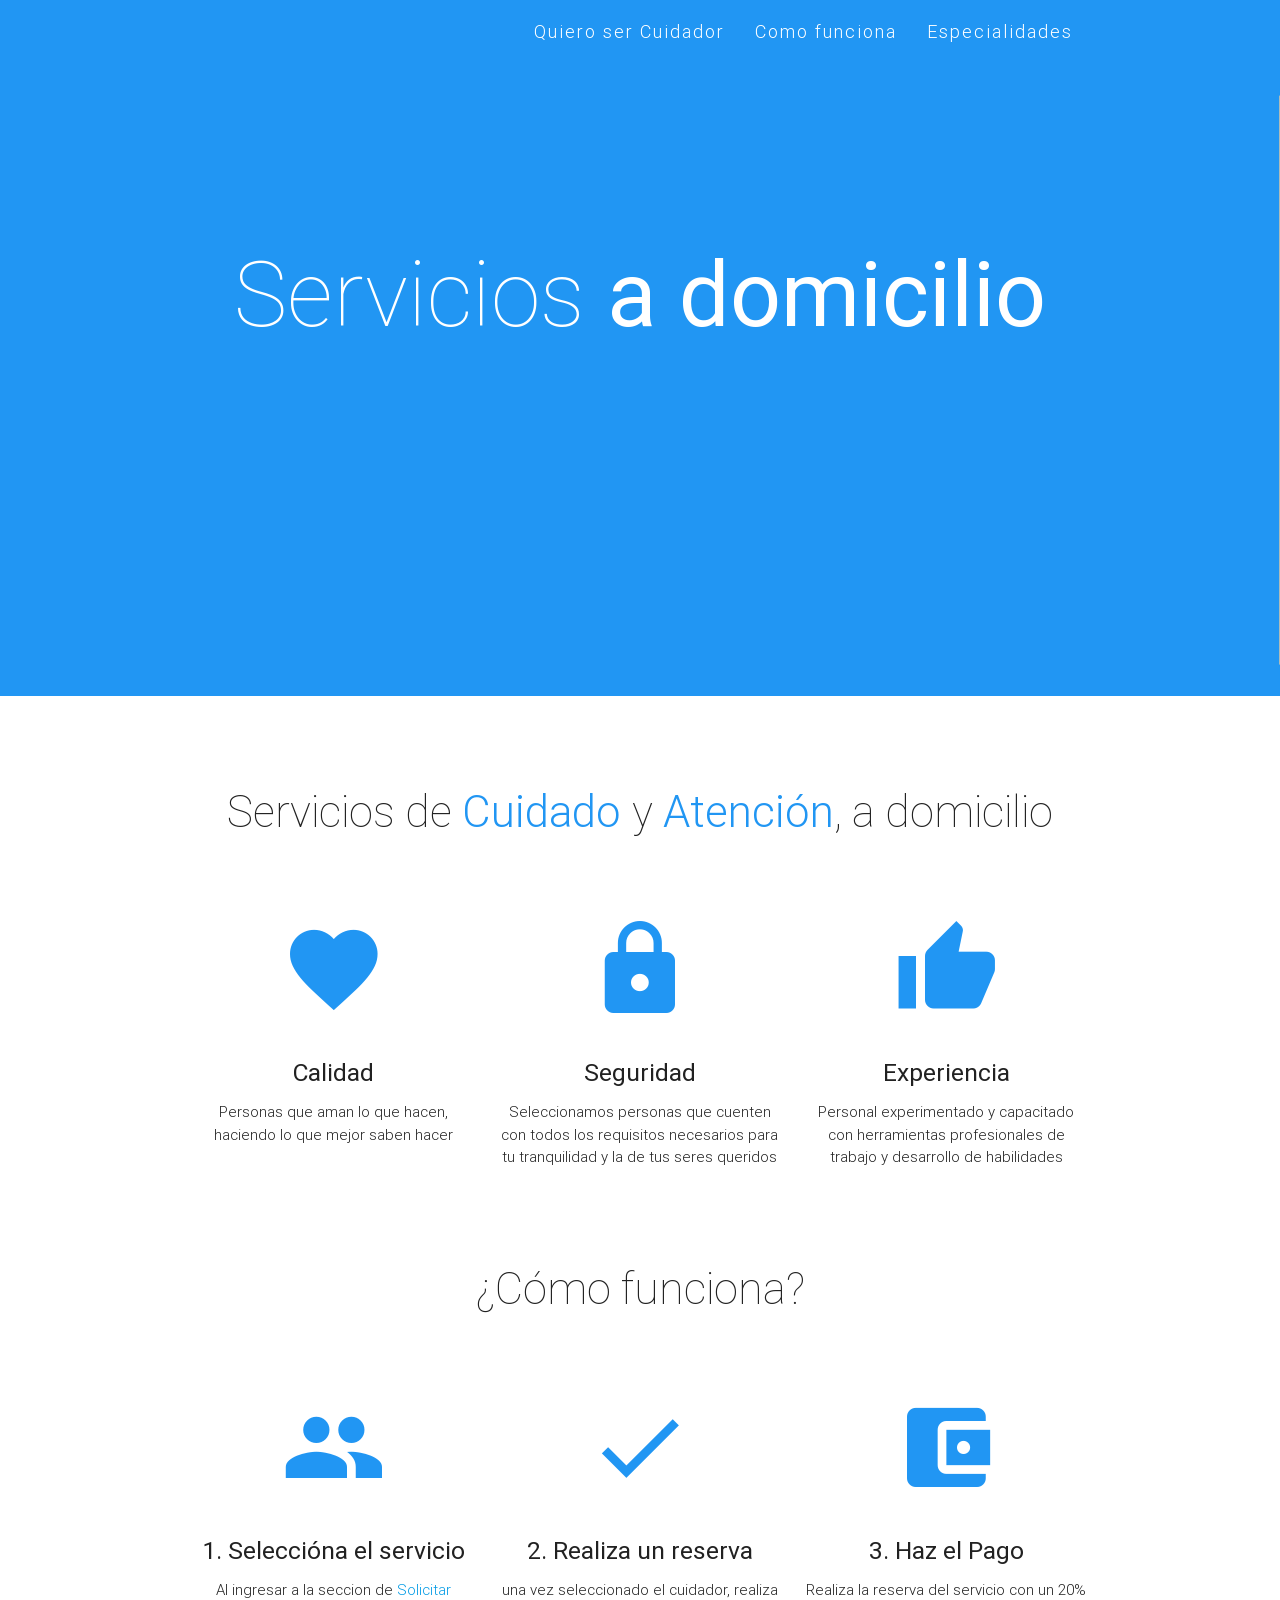
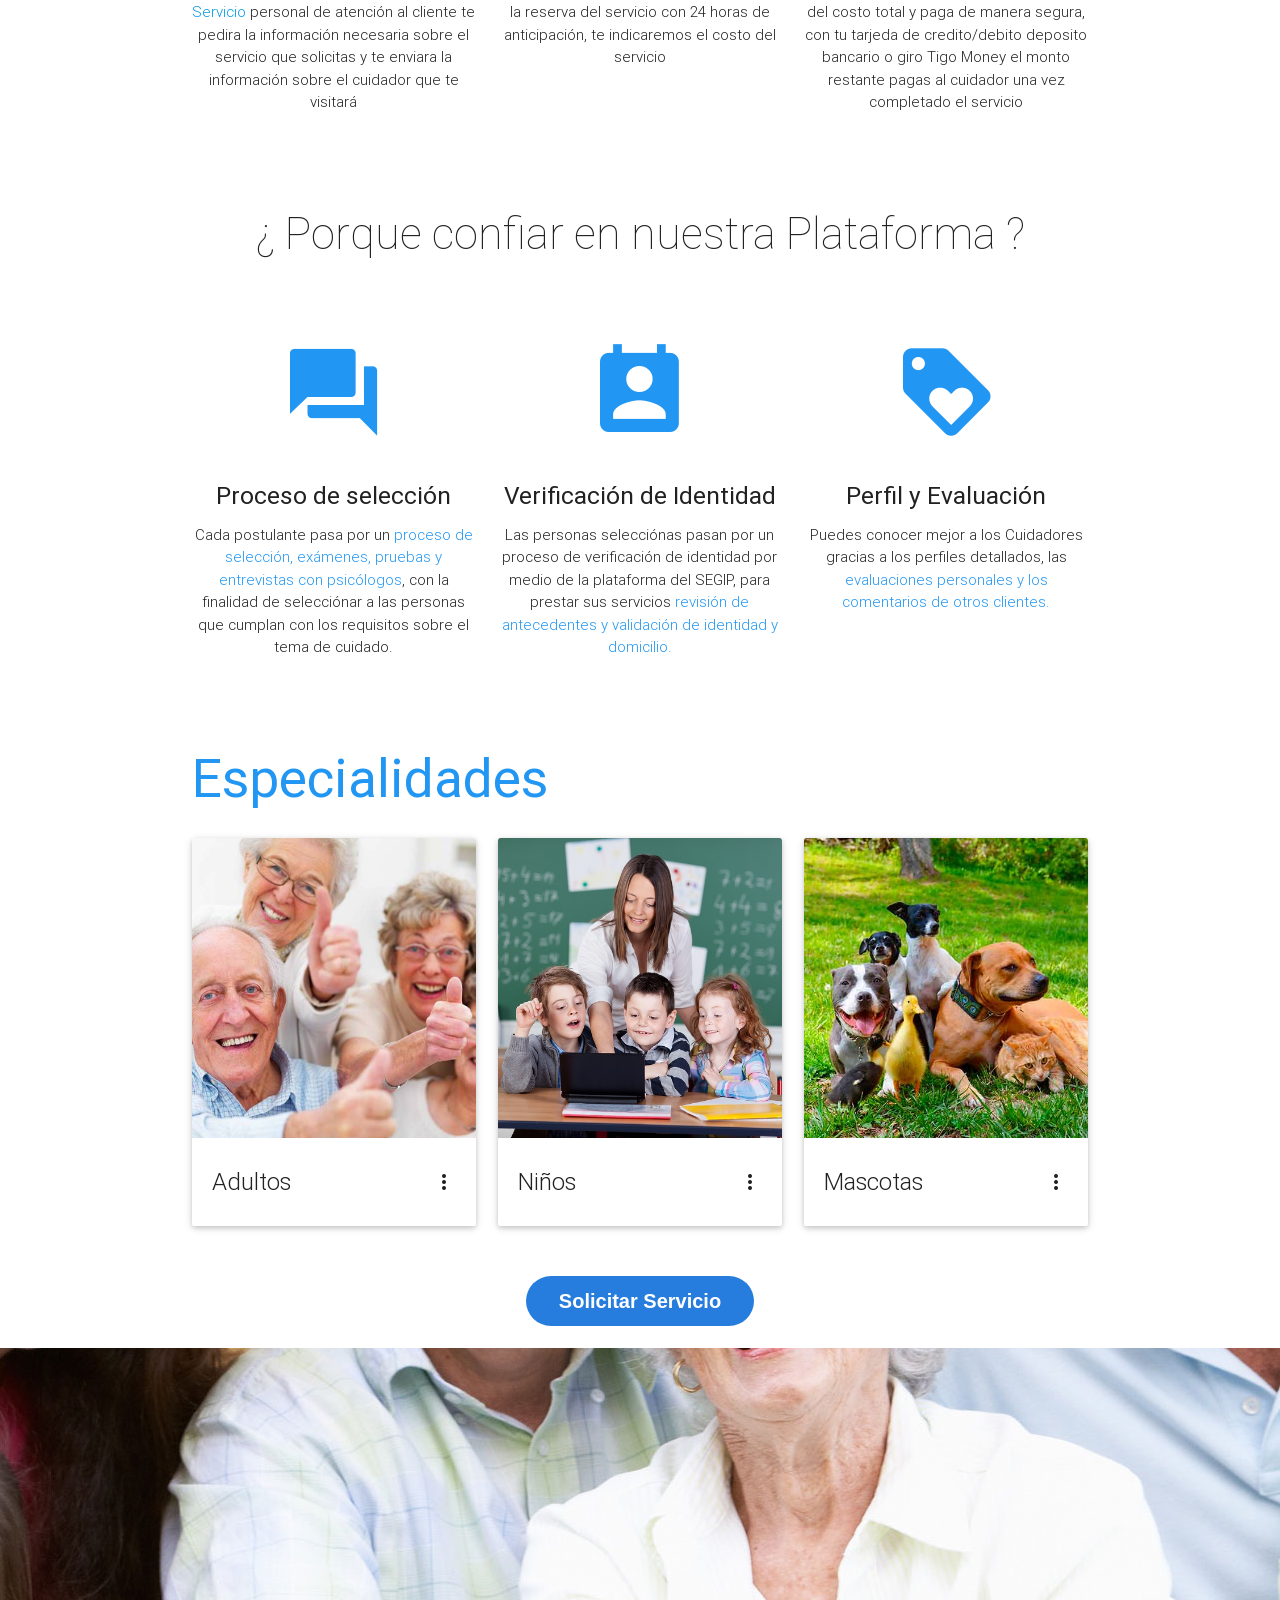
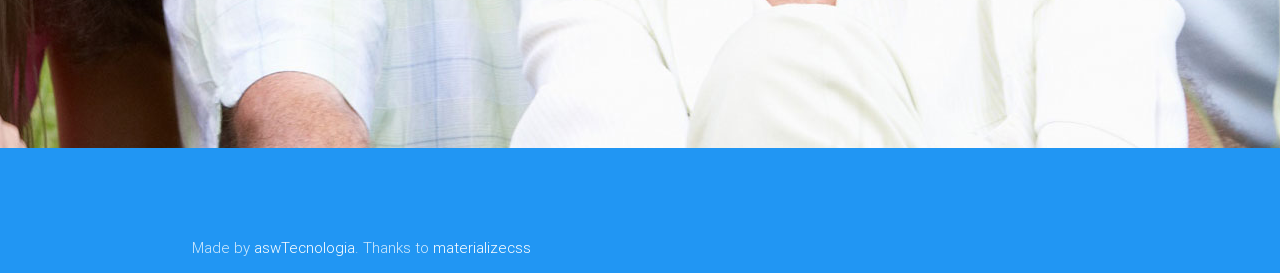
==== index.html @ d60b0e60 "Update index.html" ====
<DOCTYPE html>
<html>
<head>
<!-- Global Site Tag (gtag.js) - Google Analytics -->
<script async src="https://www.googletagmanager.com/gtag/js?id=UA-99219812-1"></script>
<script>
  window.dataLayer = window.dataLayer || [];
  function gtag(){dataLayer.push(arguments);}
  gtag('js', new Date());

  gtag('config', 'UA-99219812-1');
</script>

    <meta http-equiv="Content-Type" content="text/html; charset=UTF-8"/>
    <meta name="viewport" content="width=device-width, initial-scale=1, maximum-scale=1.0, user-scalable=no"/>
    <meta name="theme-color" content="#2196F3">
    <title>ASWTec</title>

    <!-- CSS  -->
    <link href="min/plugin-min.css" type="text/css" rel="stylesheet">
    <link href="min/custom-min.css" type="text/css" rel="stylesheet" >
</head>
<body id="top" class="scrollspy">

<!-- Pre Loader -->
<div id="loader-wrapper">
    <div id="loader"></div>
 
    <div class="loader-section section-left"></div>
    <div class="loader-section section-right"></div>
 
</div>

<!--Navigation-->
 <div class="navbar-fixed">
    <nav id="nav_f" class="default_color" role="navigation">
        <div class="container">
            <div class="nav-wrapper">

                <ul class="right hide-on-med-and-down">
					<li><a href="/formulario">Quiero ser Cuidador</a></li>
                    <li><a href="#func">Como funciona</a></li>
                    <li><a href="#serv">Especialidades</a></li>
                    <!--<li><a href="https://api.whatsapp.com/send?phone=59172565853&text=hola,%20solicito%20un%20servicio?">Solicitar Servicio por whatsapp >> </a></li>-->
                 <!--   <li><a href="/login" target="_blank">Iniciar Sesión</a></li>-->
	 <!--style="font-size:20px;padding:5px 5px;border-radius:150px;background-color:#189D0E;color:white;text-shadow:none;"-->

            <!--   <li><a href="https://m.me/aswservidigital">
<img class="icon icons8-Online-Support" width="40" height="40" src="[data-uri]"></a> </li>-->
                
                </ul>
                <ul id="nav-mobile" class="side-nav">
                     <!--<li><a href="/servicios">Servicios</a></li>-->
                    <li><a href="/formulario">Quiero ser Cuidador</a></li>
                    <li><a href="#func">Como funciona</a></li>
                    <li><a href="#serv">Especialidades</a></li>
                    <li><a href="https://api.whatsapp.com/send?phone=59172565853&text=hola,%20solicito%20un%20servicio?">Solicitar Servicio</a></li>
                    

                   <!-- <li><a href="/login" target="_blank">Iniciar Sesión</a></li>>-->
                </ul>
            <a href="#" data-activates="nav-mobile" class="button-collapse"><i class="mdi-navigation-menu"></i></a>
            </div>
        </div>
    </nav>
</div>

<!--Hero-->
<div class="section no-pad-bot" id="index-banner">
    <div class="container">
        
  <h1 class="text_h center header cd-headline letters type">
            <span>Servicios</span> 
            <span class="cd-words-wrapper waiting">
                <b class="is-visible">a domicilio</b>
                <b>de calidad</b>
                <b>seguros</b>
            </span>
        </h1>
       



            
        
    </div>
</div>

<!--Intro and service-->
<div id="intro" class="section scrollspy">
    <div class="container">
        <div class="row">
            <div  class="col s12">
              <p>  <h3 class="center header text_h2"> Servicios de  <span class="span_h2"> Cuidado  </span> y <span class="span_h2"> Atención</span>, a domicilio<h3></p>
            </div>

            <div  class="col s12 m4 l4">
                <div class="center promo promo-example">
                    <i class="mdi-action-favorite"></i>
                    <h5 class="promo-caption">Calidad</h5>
                    <p class="light center">Personas que aman lo que hacen, haciendo lo que mejor saben hacer</p>
                </div>
            </div>
            <div class="col s12 m4 l4">
                <div class="center promo promo-example">
                    <i class="mdi-action-lock"></i>
                    <h5 class="promo-caption">Seguridad</h5>
                    <p class="light center">Seleccionamos personas que cuenten con todos los requisitos necesarios para tu tranquilidad y la de tus seres queridos</p>
                </div>
            </div>
            <div class="col s12 m4 l4">
                <div class="center promo promo-example">
                    <i class="mdi-action-thumb-up"></i>
                    <h5 class="promo-caption">Experiencia</h5>
                    <p class="light center">Personal experimentado y capacitado con herramientas profesionales de trabajo y desarrollo de habilidades</p>
                </div>
            </div>
        </div>
    </div>
</div>
<div id="func" class="section scrollspy">
    <div class="container">
        <div class="row">
            <div  class="col s12">
              <p>  <h3 class="center header text_h2"> ¿Cómo funciona?</p>
            </div>

            <div  class="col s12 m4 l4">
                <div class="center promo promo-example">
                    <i class="mdi-social-people"></i>
                    <h5 class="promo-caption">1. Seleccióna el servicio </h5>
                    <p class="light center">Al ingresar a la seccion de <span class="span_h2"> <a href="https://api.whatsapp.com/send?phone=59172565853&text=hola,%20solicito%20un%20servicio?"> Solicitar Servicio </a></span> personal de atención al cliente te pedira la información necesaria sobre el servicio que solicitas y te enviara la información sobre el cuidador que te visitará</p>
                </div>
            </div>
            <div class="col s12 m4 l4">
                <div class="center promo promo-example">
                    <i class="mdi-navigation-check"></i>
                    <h5 class="promo-caption">2. Realiza un reserva</h5>
                    <p class="light center">una vez seleccionado el cuidador, realiza la reserva del servicio con 24 horas de anticipación, te indicaremos el costo del servicio</p>
                </div>
            </div>
            <div class="col s12 m4 l4">
                <div class="center promo promo-example">
                    <i class="mdi-action-account-balance-wallet"></i>
                    <h5 class="promo-caption">3. Haz el Pago</h5>
                    <p class="light center">Realiza la reserva del servicio con un 20% del costo total y paga de manera segura, con tu tarjeda de credito/debito deposito bancario o giro Tigo Money el monto restante pagas al cuidador una vez completado el servicio</p>
                </div>
            </div>
        </div>
    </div>
</div>
<div id="plat" class="section scrollspy">
    <div class="container">
        <div class="row">
            <div  class="col s12">
              <p>  <h3 class="center header text_h2"> ¿ Porque confiar en nuestra Plataforma ?</p>
            </div>

            <div  class="col s12 m4 l4">
                <div class="center promo promo-example">
                    <i class="mdi-action-question-answer"></i>
                    <h5 class="promo-caption">Proceso de selección </h5>
                    <p class="light center">Cada postulante pasa por un <span class="span_h2"> proceso de selección, exámenes, pruebas y entrevistas con psicólogos</span>, con la finalidad de selecciónar a las personas que cumplan con los requisitos sobre el tema de cuidado.</p>
                </div>
            </div>
            <div class="col s12 m4 l4">
                <div class="center promo promo-example">
                    <i class="mdi-action-perm-contact-cal"></i>
                    <h5 class="promo-caption">Verificación de Identidad</h5>
                    <p class="light center">Las personas selecciónas pasan por un proceso de verificación de identidad por medio de la plataforma del SEGIP, para prestar sus servicios <span class="span_h2"> revisión de antecedentes y validación de identidad y domicilio.</span></p>
                </div>
            </div>
            <div class="col s12 m4 l4">
                <div class="center promo promo-example">
                    <i class="mdi-action-loyalty "></i>
                    <h5 class="promo-caption">Perfil y Evaluación</h5>
                    <p class="light center">Puedes conocer mejor a los Cuidadores gracias a los perfiles detallados, las <span class="span_h2"> evaluaciones personales y los comentarios de otros clientes.</span></p>
                </div>
            </div>
        </div>
    </div>
</div>
<!--Work-->
<div class="section scrollspy" id="serv">
    <div class="container">
        <h2 class="header text_b">Especialidades</h2>
        <div class="row">
            <div class="col s12 m4 l4">
                <div class="card">
                    <div class="card-image waves-effect waves-block waves-light">
                        <img class="activator" src="img/project1.jpg" width="100" height="300">
                    </div>
                    <div class="card-content">
                        <span class="card-title activator grey-text text-darken-4">Adultos<i class="mdi-navigation-more-vert right"></i></span>

                    </div>
                    <div class="card-reveal">
                        <span class="card-title grey-text text-darken-4">Atención de Adultos Mayores <i class="mdi-navigation-close right"></i></span>
                        <p>Dale a esos seres queridos una atención de calidad, en papu nos esforzamos por contactar con personas calidas, amables y que disfruten ayudando a personas Mayores, organizando actividades de recreación, fisioterapias, manejo de herramientas tecnológicas, pero sobre todo cariño y comprension  </p>
                    </div>
                </div>
            </div>
                 
            <div class="col s12 m4 l4">
                <div class="card">
                    <div class="card-image waves-effect waves-block waves-light">
                        <img class="activator" src="img/project4.jpg" width="100" height="300">
                    </div>
                    <div class="card-content">
                        <span class="card-title activator grey-text text-darken-4">Niños <i class="mdi-navigation-more-vert right"></i></span>

                    </div>
                    <div class="card-reveal">
                        <span class="card-title grey-text text-darken-4">Cuidado de Niños <i class="mdi-navigation-close right"></i></span>
                        <p>En papu sabemos de la importancia de atender a los mas pequeños del hogar, es por eso que selecciónamos a MUJERES con vocación de cuidado amor y paciencia, mujeres capacitadas en tratar niños, que conocen sobre primeros auxilios, trato con niños en casos en los que presenten alguna patología, utilizan herramientas ludicas a demas que son certificadas por la plataforma para tu seguridad. </p>
                    </div>
                </div>
            </div>
             <div class="col s12 m4 l4">
                <div class="card">
                    <div class="card-image waves-effect waves-block waves-light">
                        <img class="activator" src="img/project6.jpeg" width="100" height="300">
                    </div>
                    <div class="card-content">
                        <span class="card-title activator grey-text text-darken-4">Mascotas <i class="mdi-navigation-more-vert right"></i></span>

                    </div>
                    <div class="card-reveal">
                        <span class="card-title grey-text text-darken-4">Cuidado de Mascotas <i class="mdi-navigation-close right"></i></span>
                        <p>Muchos les llaman nuestros segundos hijos, son eso animalitos que nos alegran el día, dales una atención de calidad cuando tu no estes, o cuando no puedas atenderlos, contacta con personas, amantes de los animales y que ademas conozcan como tratar atenderlos y cuidar de ellos. </p>
                    </div>
                </div>
            </div>
        </div>
    </div>
</div>
<div align="center"><a class="typeform-share button" href="https://aswtwech.typeform.com/to/tnuqyi" data-mode="drawer_right" style="display:inline-block;text-decoration:none;background-color:#267DDD;color:white;cursor:pointer;font-family:Helvetica,Arial,sans-serif;font-size:20px;line-height:50px;text-align:center;margin:0;height:50px;padding:0px 33px;border-radius:25px;max-width:100%;white-space:nowrap;overflow:hidden;text-overflow:ellipsis;font-weight:bold;-webkit-font-smoothing:antialiased;-moz-osx-font-smoothing:grayscale;" data-hide-footer=true target="_blank">Solicitar Servicio </a> <script> (function() { var qs,js,q,s,d=document, gi=d.getElementById, ce=d.createElement, gt=d.getElementsByTagName, id="typef_orm_share", b="https://embed.typeform.com/"; if(!gi.call(d,id)){ js=ce.call(d,"script"); js.id=id; js.src=b+"embed.js"; q=gt.call(d,"script")[0]; q.parentNode.insertBefore(js,q) } })() </script></div>
<!--Parallax-->
<br>
<div class="parallax-container">
    <div class="parallax"><img src="img/parallax1.png"></div>
</div>

<!--Team
<div class="section scrollspy" id="team">
    <div class="container">
        <h2 class="header text_b"> Información </h2>
        <div class="row">
                     <div class="col s12 m4">
                <div class="card card-avatar">
                    <div class="waves-effect waves-block waves-light">
                       <a href="https://api.whatsapp.com/send?phone=59172565853" > <img class="activator" src="https://lh6.ggpht.com/mp86vbELnqLi2FzvhiKdPX31_oiTRLNyeK8x4IIrbF5eD1D5RdnVwjQP0hwMNR_JdA=w300" width="100" height="100"></a>
                    </div>
                    <div class="card-content">
                        <span class="card-title activator grey-text text-darken-4">Whatsapp<br/>
                            
                        </span>
                       
                    </div>
                </div>
            </div>
          
            
        </div>
    </div>
</div>-->

<!--Footer-->
<footer id="contact" class="page-footer default_color scrollspy">
    <div class="container">  
        <div class="row">
            <div class="col l4 s4">
                <form class="col s4" action="/formulario" method="get">
                    <div class="row">
                        <!-- <div class="col offset-s5 s4">               
                            <button class="btn waves-effect waves-light red darken-1" type="submit">Registrarse
                                <i class="mdi-content-send right white-text"></i>
                            </button>
                        </div>-->
                    </div>
                </form>
            </div>
          
           
        </div>
    </div>
    <div class="footer-copyright default_color">
        <div class="container">
            Made by <a class="white-text" href="www.aswtecnologia.com">aswTecnologia</a>. Thanks to <a class="white-text" href="http://materializecss.com/">materializecss</a>
        </div>
    </div>
</footer>


    <!--  Scripts-->
    <script src="min/plugin-min.js"></script>
    <script src="min/custom-min.js"></script>

    </body>
</html>
---- min/custom-min.css ----
.default_color{background-color:#2196F3 !important}.default_color_text{color:#2196F3 !important}.icon-block{padding:0
15px}#intro,#work,#team{padding-top:4rem}#index-banner{min-height:632px;max-height:864px;position:relative;background-color:#2196F3}#nav_f{box-shadow:none !important;-webkit-box-shadow:none !important}.text_h{padding:15% 0;font-size:6.0em;font-weight:100;color:white}.brand-logo{position:absolute;color:#fff;display:inline-block;font-size:2.1rem;font-style:normal;font-weight:100;padding:0;letter-spacing:7px}.text_h2{font-weight:100;margin-bottom:4%;line-height:4.5rem}.span_h2{font-weight:300;color:#2196F3}.text_b{color:#2196F3}.in{font-weight:400 !important;font-style:normal !important}.promo
i{color:#2196F3;font-size:7rem;display:block}.card-content
a{color:#2196F3}.card-content a:hover{color:#2196F3}#work,#team{background:rgb(247,247,247)}.text_pink{color:#EF9A9A}nav ul
a{font-size:1.2rem;color:#FFF;letter-spacing:2px;display:block;font-weight:300;padding:0px
15px}.cd-headline.type .cd-words-wrapper{vertical-align:top;overflow:hidden}.cd-headline.type .cd-words-wrapper::after{content:'';position:absolute;right:0;top:50%;bottom:auto;-webkit-transform:translateY(-50%);-moz-transform:translateY(-50%);-ms-transform:translateY(-50%);-o-transform:translateY(-50%);transform:translateY(-50%);height:90%;width:1px;background-color:#aebcb9}.cd-headline.type .cd-words-wrapper.waiting::after{-webkit-animation:cd-pulse 1s infinite;-moz-animation:cd-pulse 1s infinite;animation:cd-pulse 1s infinite}.cd-headline.type .cd-words-wrapper.selected{background-color:#FFF}.cd-headline.type .cd-words-wrapper.selected::after{visibility:hidden}.cd-headline.type .cd-words-wrapper.selected
b{color:#2196F3}.cd-headline.type
b{visibility:hidden}.cd-headline.type b.is-visible{visibility:visible}.cd-headline.type
i{position:absolute;visibility:hidden}.cd-headline.type
i.in{position:relative;visibility:visible}@-webkit-keyframes cd-pulse{0%{-webkit-transform:translateY(-50%) scale(1);opacity:1}40%{-webkit-transform:translateY(-50%) scale(0.9);opacity:0}100%{-webkit-transform:translateY(-50%) scale(0);opacity:0}}@-moz-keyframes cd-pulse{0%{-moz-transform:translateY(-50%) scale(1);opacity:1}40%{-moz-transform:translateY(-50%) scale(0.9);opacity:0}100%{-moz-transform:translateY(-50%) scale(0);opacity:0}}@keyframes cd-pulse{0%{-webkit-transform:translateY(-50%) scale(1);-moz-transform:translateY(-50%) scale(1);-ms-transform:translateY(-50%) scale(1);-o-transform:translateY(-50%) scale(1);transform:translateY(-50%) scale(1);opacity:1}40%{-webkit-transform:translateY(-50%) scale(0.9);-moz-transform:translateY(-50%) scale(0.9);-ms-transform:translateY(-50%) scale(0.9);-o-transform:translateY(-50%) scale(0.9);transform:translateY(-50%) scale(0.9);opacity:0}100%{-webkit-transform:translateY(-50%) scale(0);-moz-transform:translateY(-50%) scale(0);-ms-transform:translateY(-50%) scale(0);-o-transform:translateY(-50%) scale(0);transform:translateY(-50%) scale(0);opacity:0}}#preloader{position:fixed;top:0;left:0;right:0;bottom:0;background-color:#fff;z-index:1200}#status{width:200px;height:200px;position:absolute;left:50%;top:50%;background-image:url(/img/status.gif);background-repeat:no-repeat;background-position:center;margin:-100px 0 0 -100px}@media only screen and (max-width: 480px){.text_h{padding:4% 0;font-size:5em;font-weight:100;color:white}}input,textarea{border-bottom:1px solid #fff}nav a.button-collapse{left:-25px}.card-avatar .waves-effect{text-align:center;margin-top:20px}.card-avatar
img{height:150px;width:150px;border-radius:75px}.card-avatar .card-content{text-align:center}.card .card-content
p{margin:15px
0px}.card-avatar .card-content
i{font-size:1.5rem}.card-avatar .card-content .card-title{line-height:30px !important}.parallax-container{max-height:400px}footer.page-footer{margin-top:0px !important}
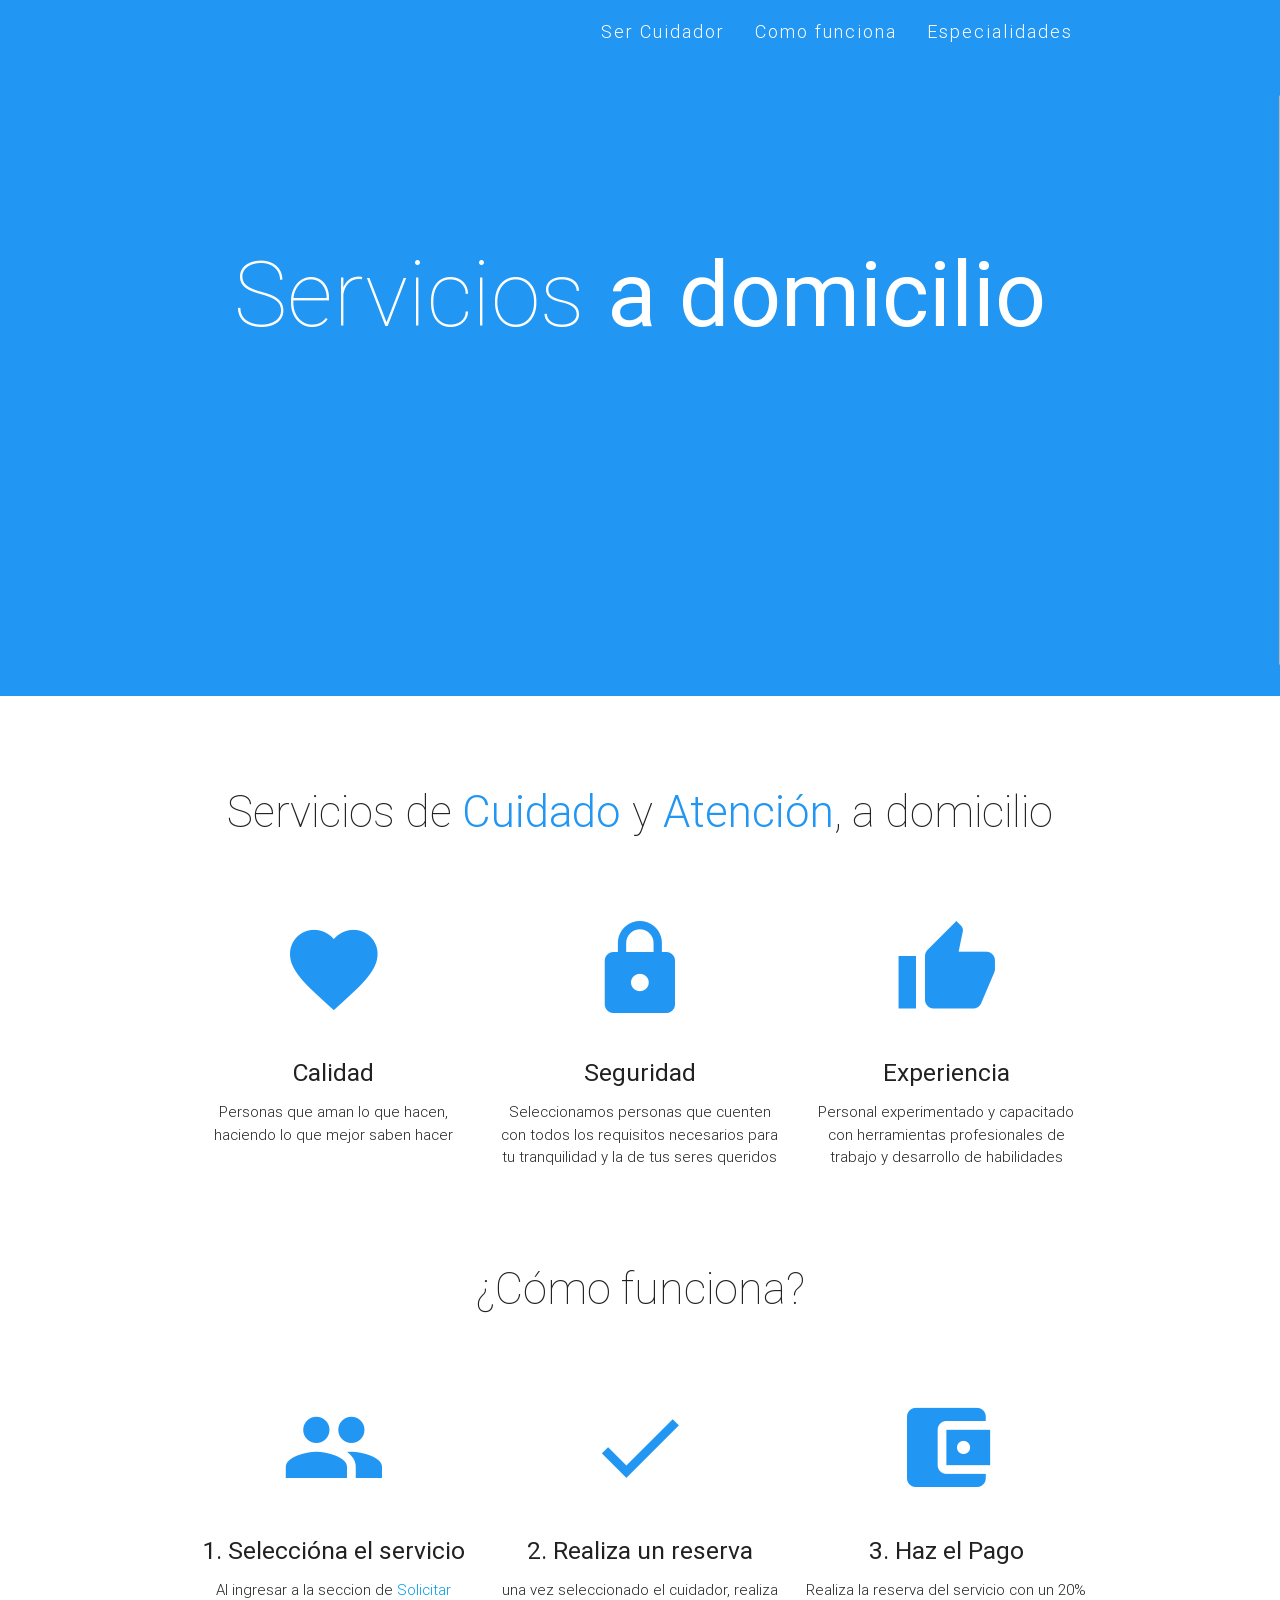
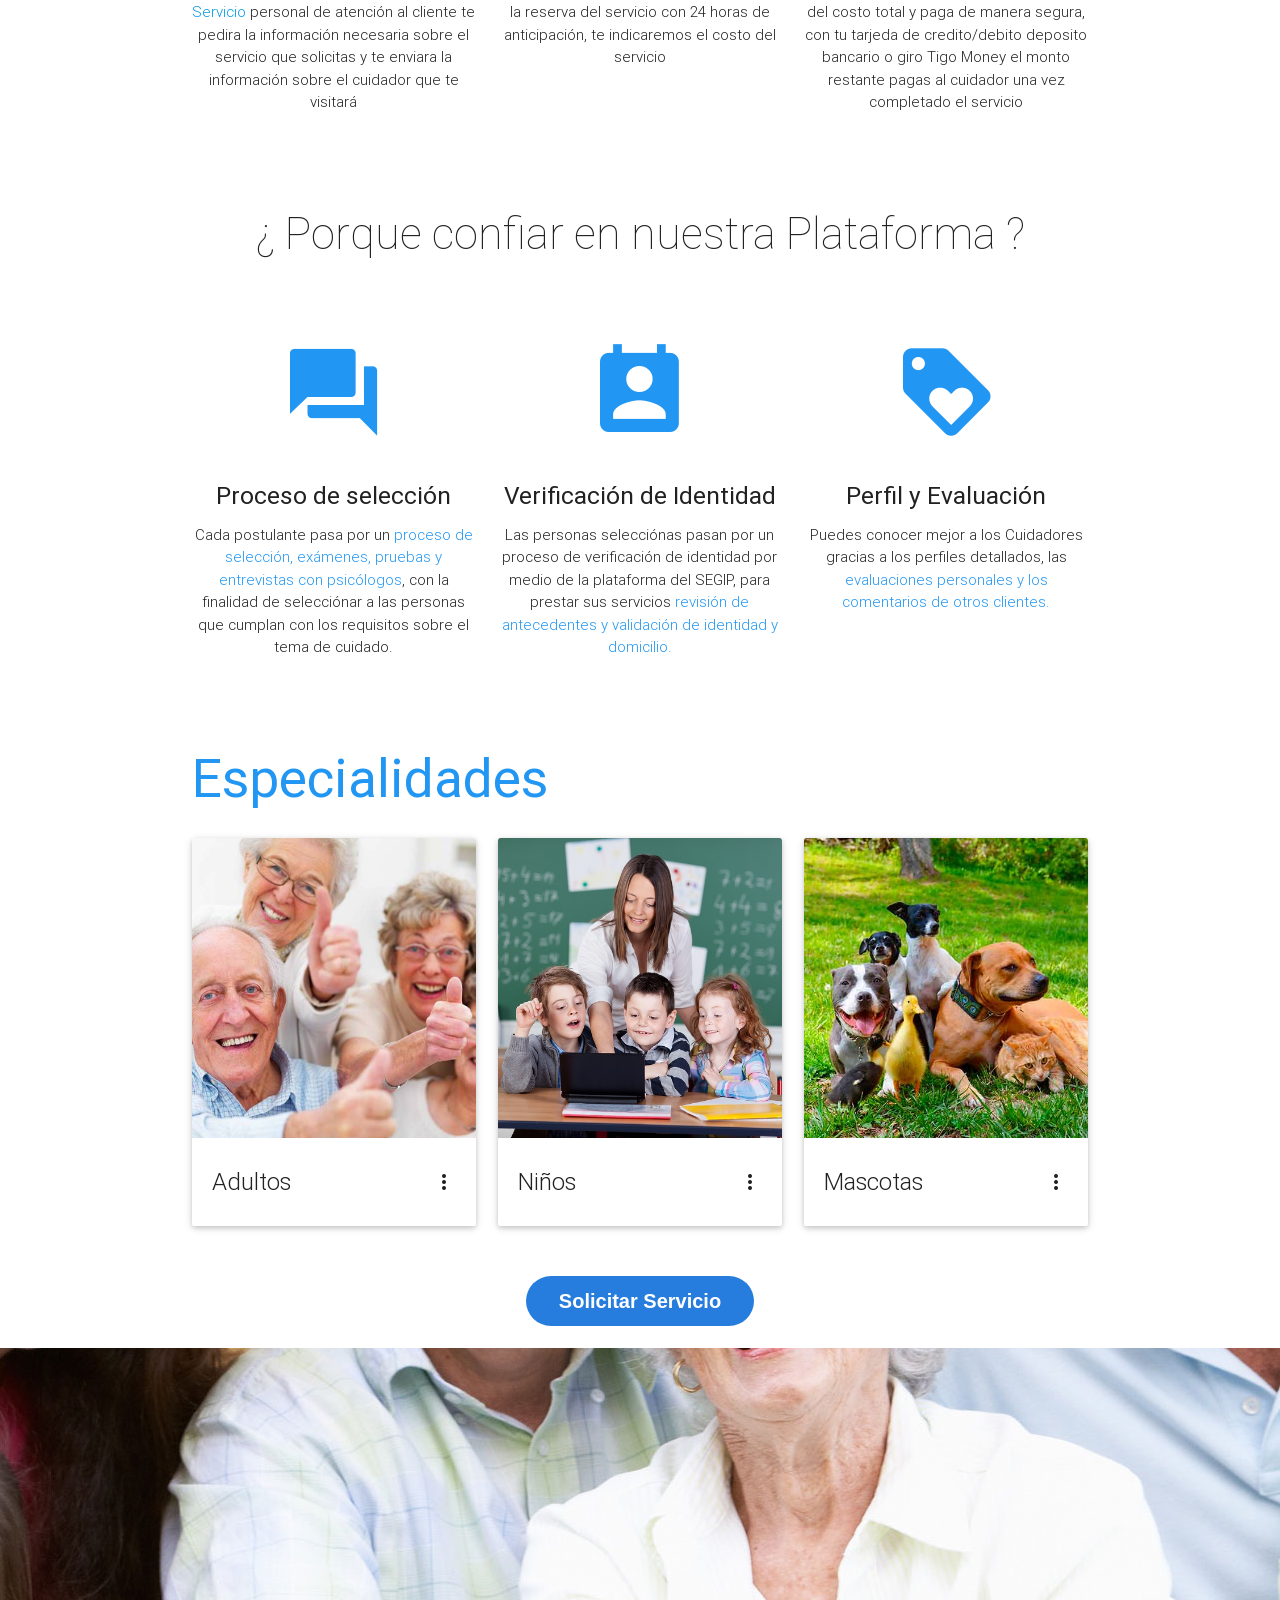
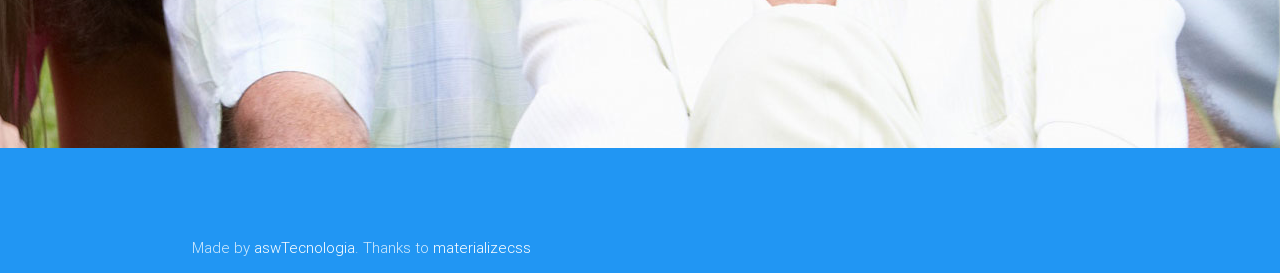
==== commit 36e976a1: "Update index.html" ====
--- a/index.html
+++ b/index.html
@@ -38,7 +38,7 @@
             <div class="nav-wrapper">
 
                 <ul class="right hide-on-med-and-down">
-					<li><a href="/formulario">Quiero ser Cuidador</a></li>
+					<li><a href="/formulario">Ser Cuidador</a></li>
                     <li><a href="#func">Como funciona</a></li>
                     <li><a href="#serv">Especialidades</a></li>
                     <!--<li><a href="https://api.whatsapp.com/send?phone=59172565853&text=hola,%20solicito%20un%20servicio?">Solicitar Servicio por whatsapp >> </a></li>-->
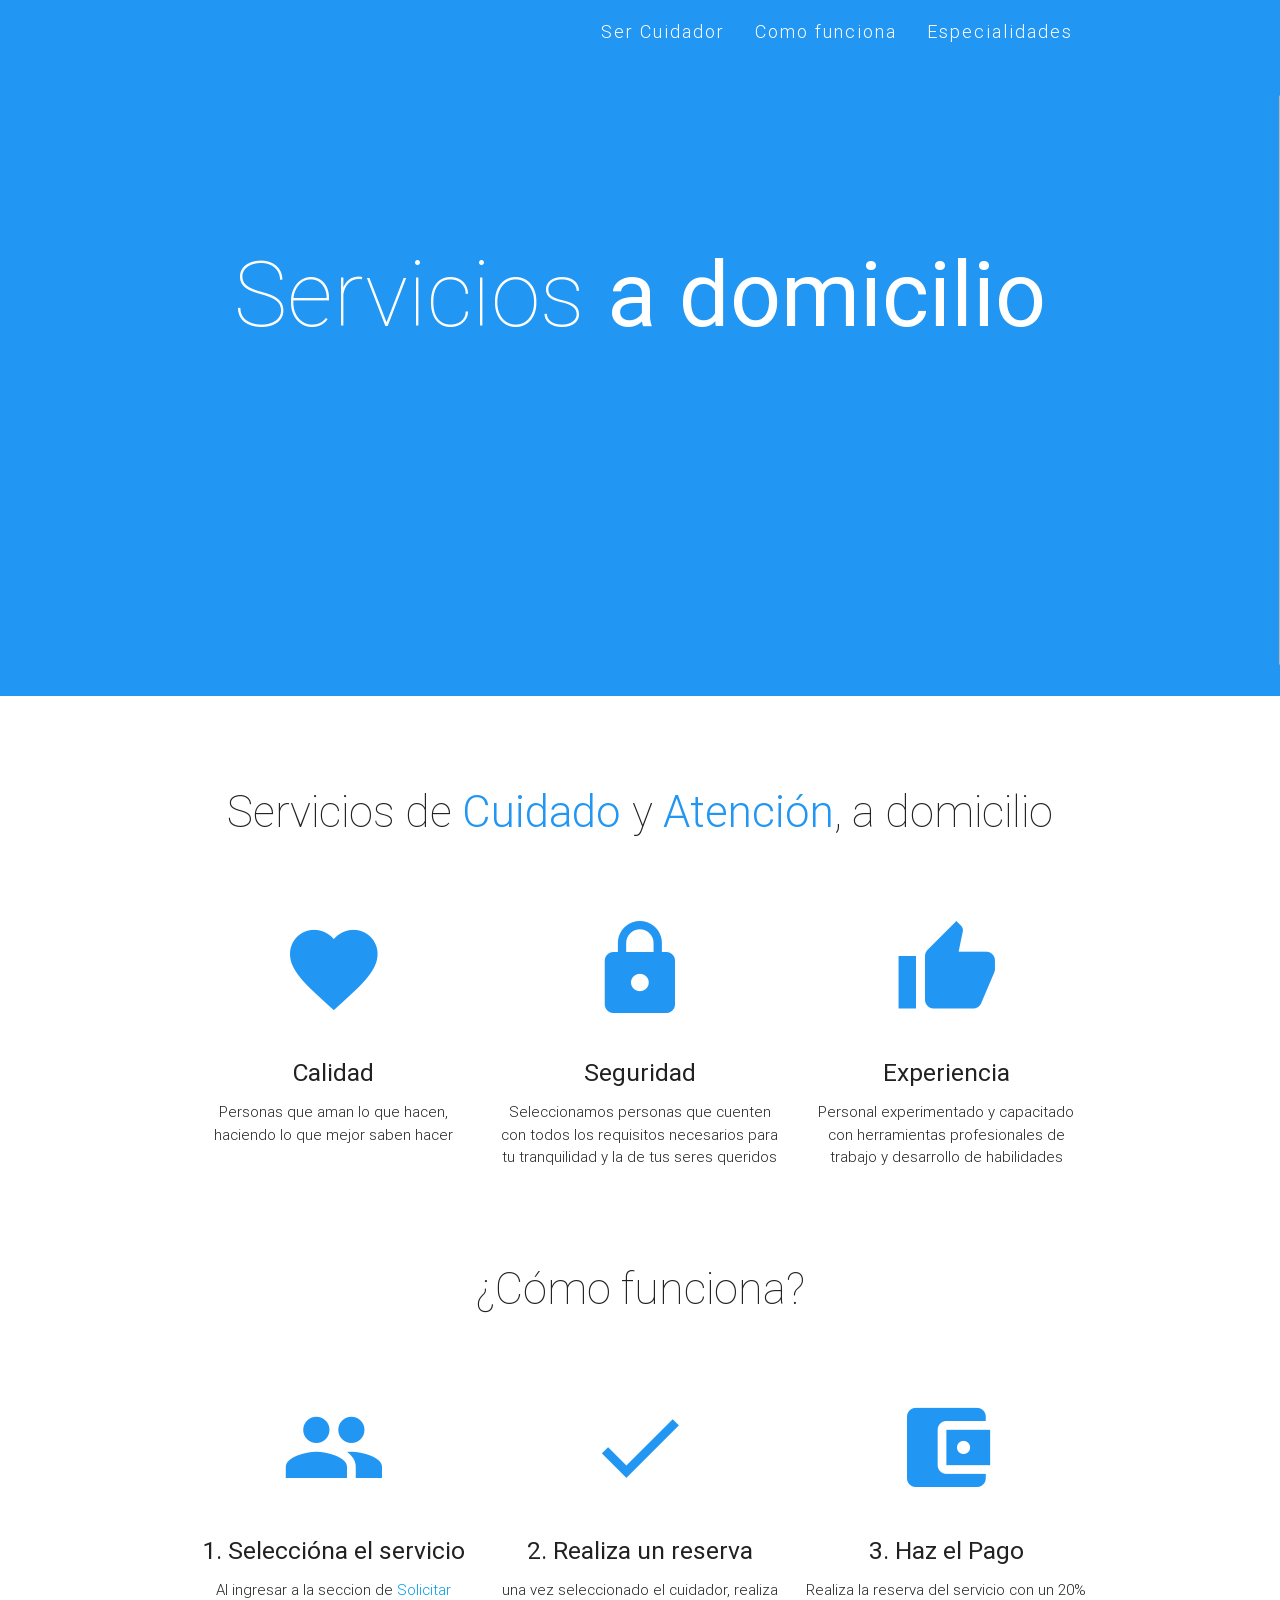
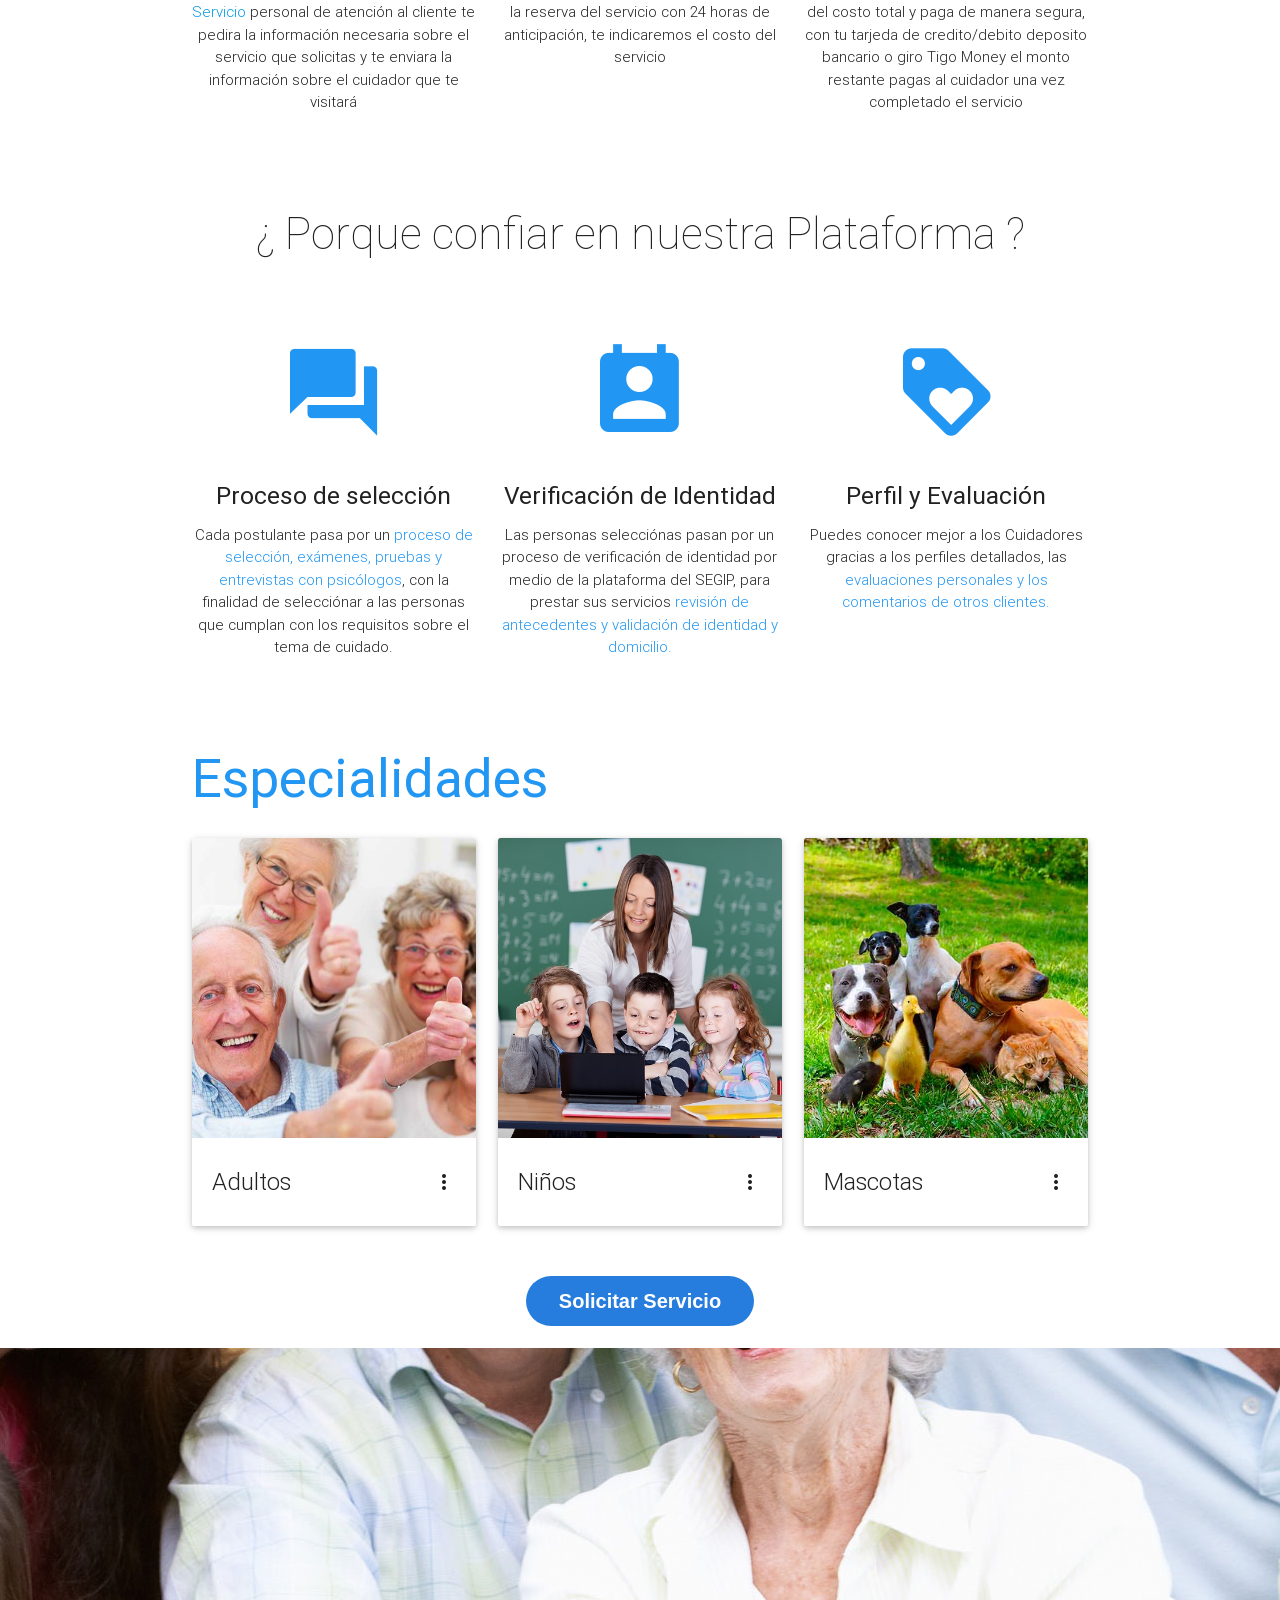
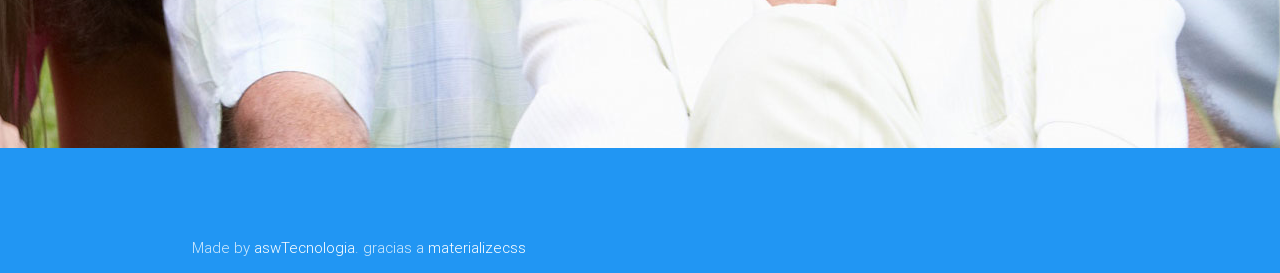
==== commit 843416b4: "update test" ====
--- a/index.html
+++ b/index.html
@@ -286,7 +286,7 @@
     </div>
     <div class="footer-copyright default_color">
         <div class="container">
-            Made by <a class="white-text" href="www.aswtecnologia.com">aswTecnologia</a>. Thanks to <a class="white-text" href="http://materializecss.com/">materializecss</a>
+            Made by <a class="white-text" href="www.aswtecnologia.com">aswTecnologia</a>. gracias a <a class="white-text" href="http://materializecss.com/">materializecss</a>
         </div>
     </div>
 </footer>
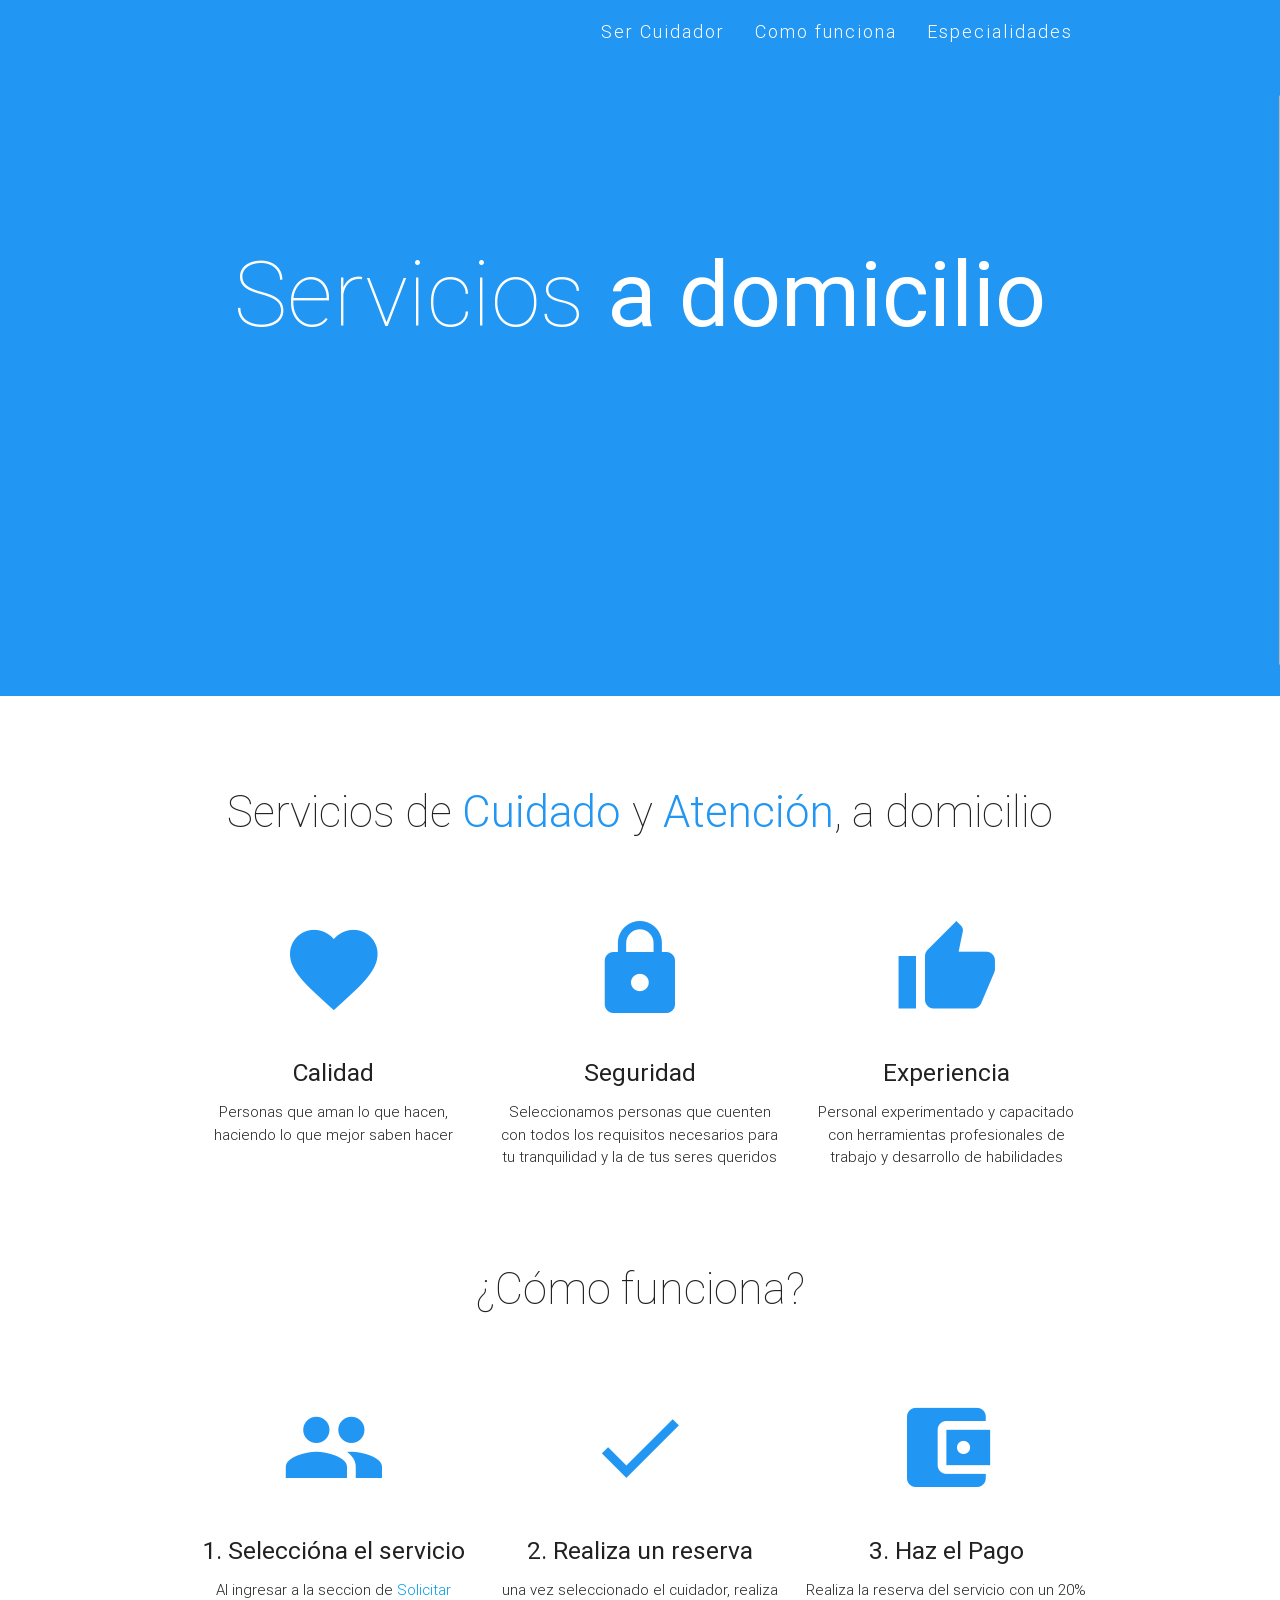
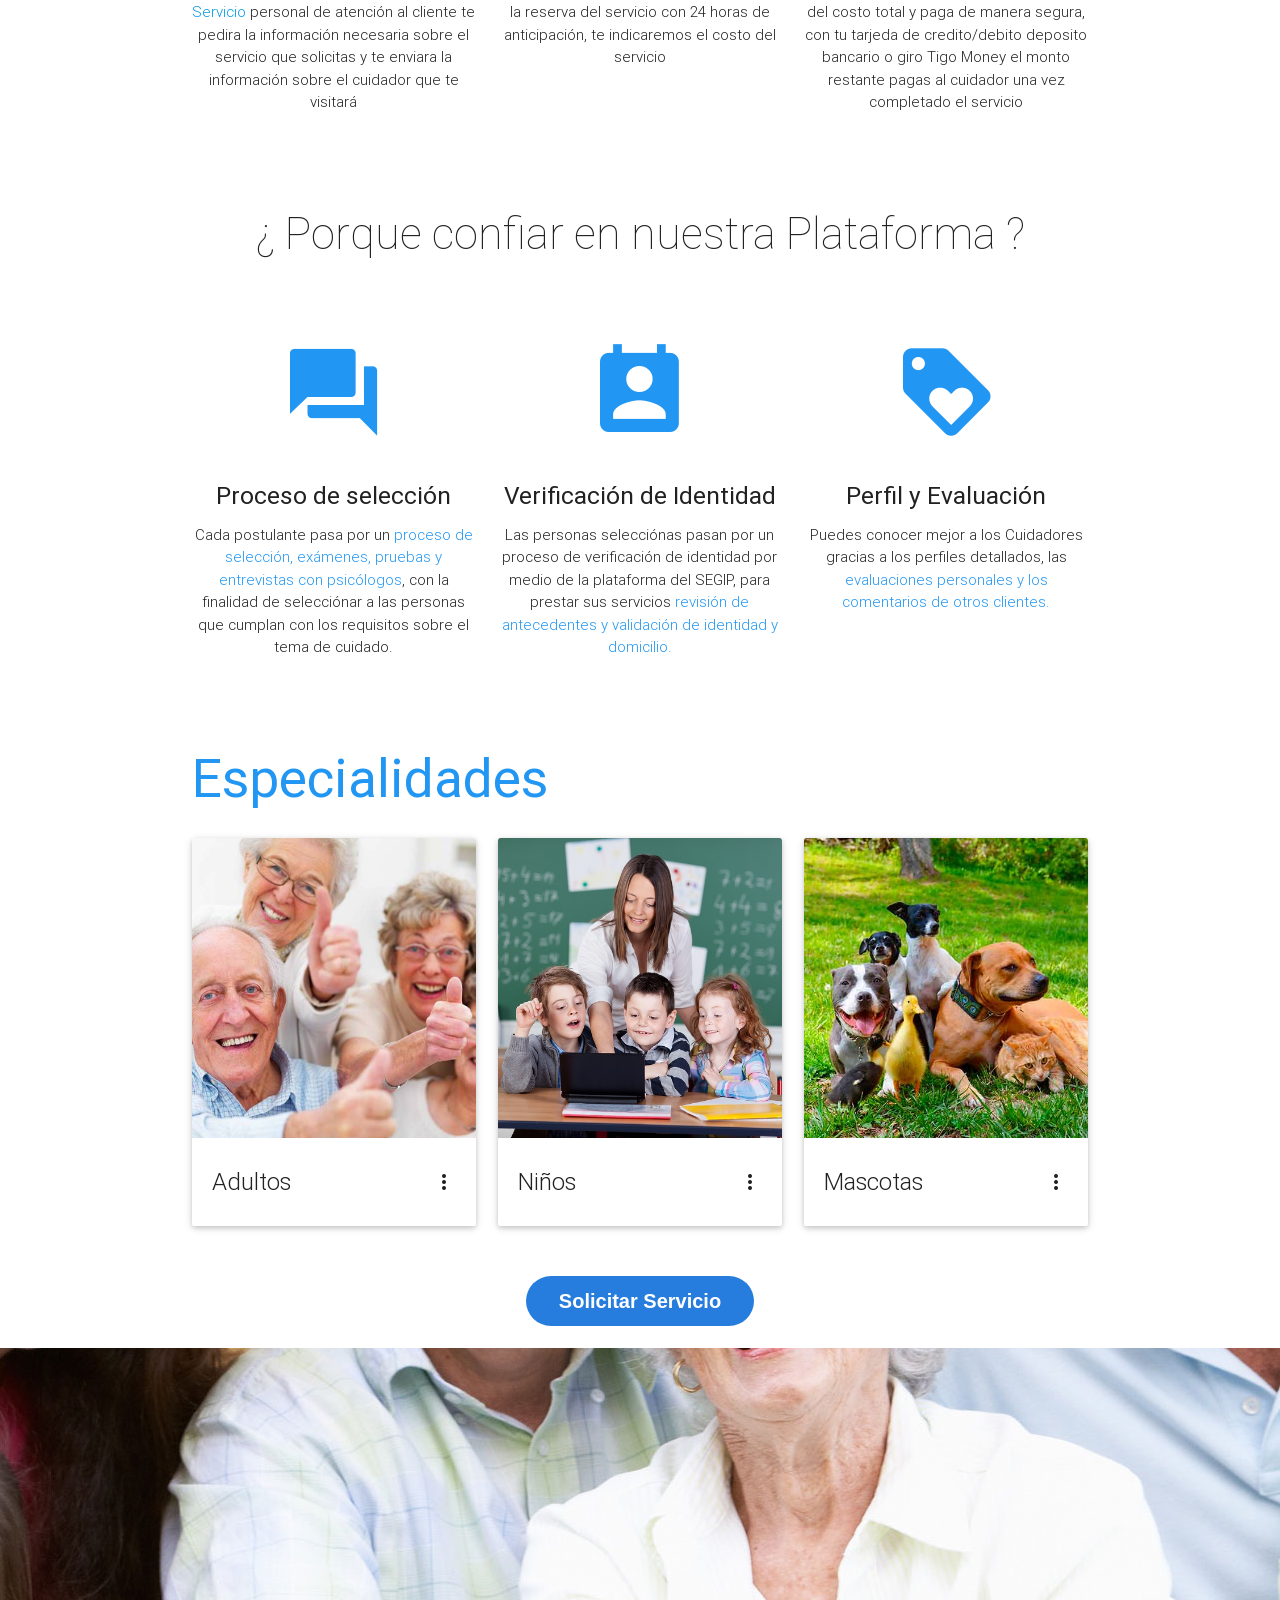
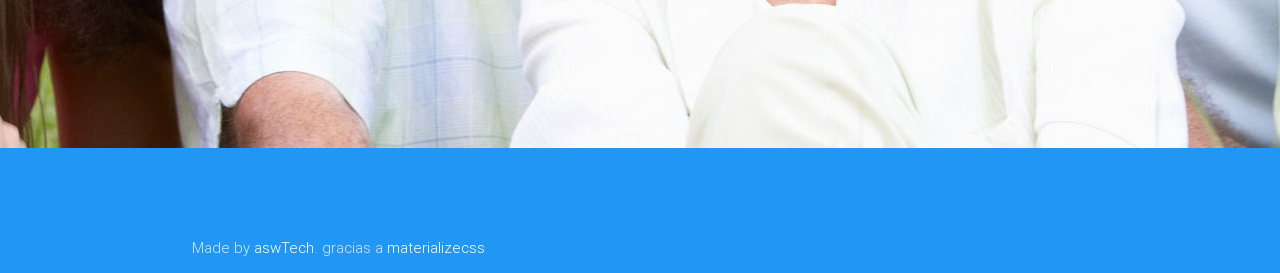
==== commit 539f8dbe: "update test" ====
--- a/index.html
+++ b/index.html
@@ -286,7 +286,7 @@
     </div>
     <div class="footer-copyright default_color">
         <div class="container">
-            Made by <a class="white-text" href="www.aswtecnologia.com">aswTecnologia</a>. gracias a <a class="white-text" href="http://materializecss.com/">materializecss</a>
+            Made by <a class="white-text" href="www.aswtecnologia.com">aswTech</a>. gracias a <a class="white-text" href="http://materializecss.com/">materializecss</a>
         </div>
     </div>
 </footer>
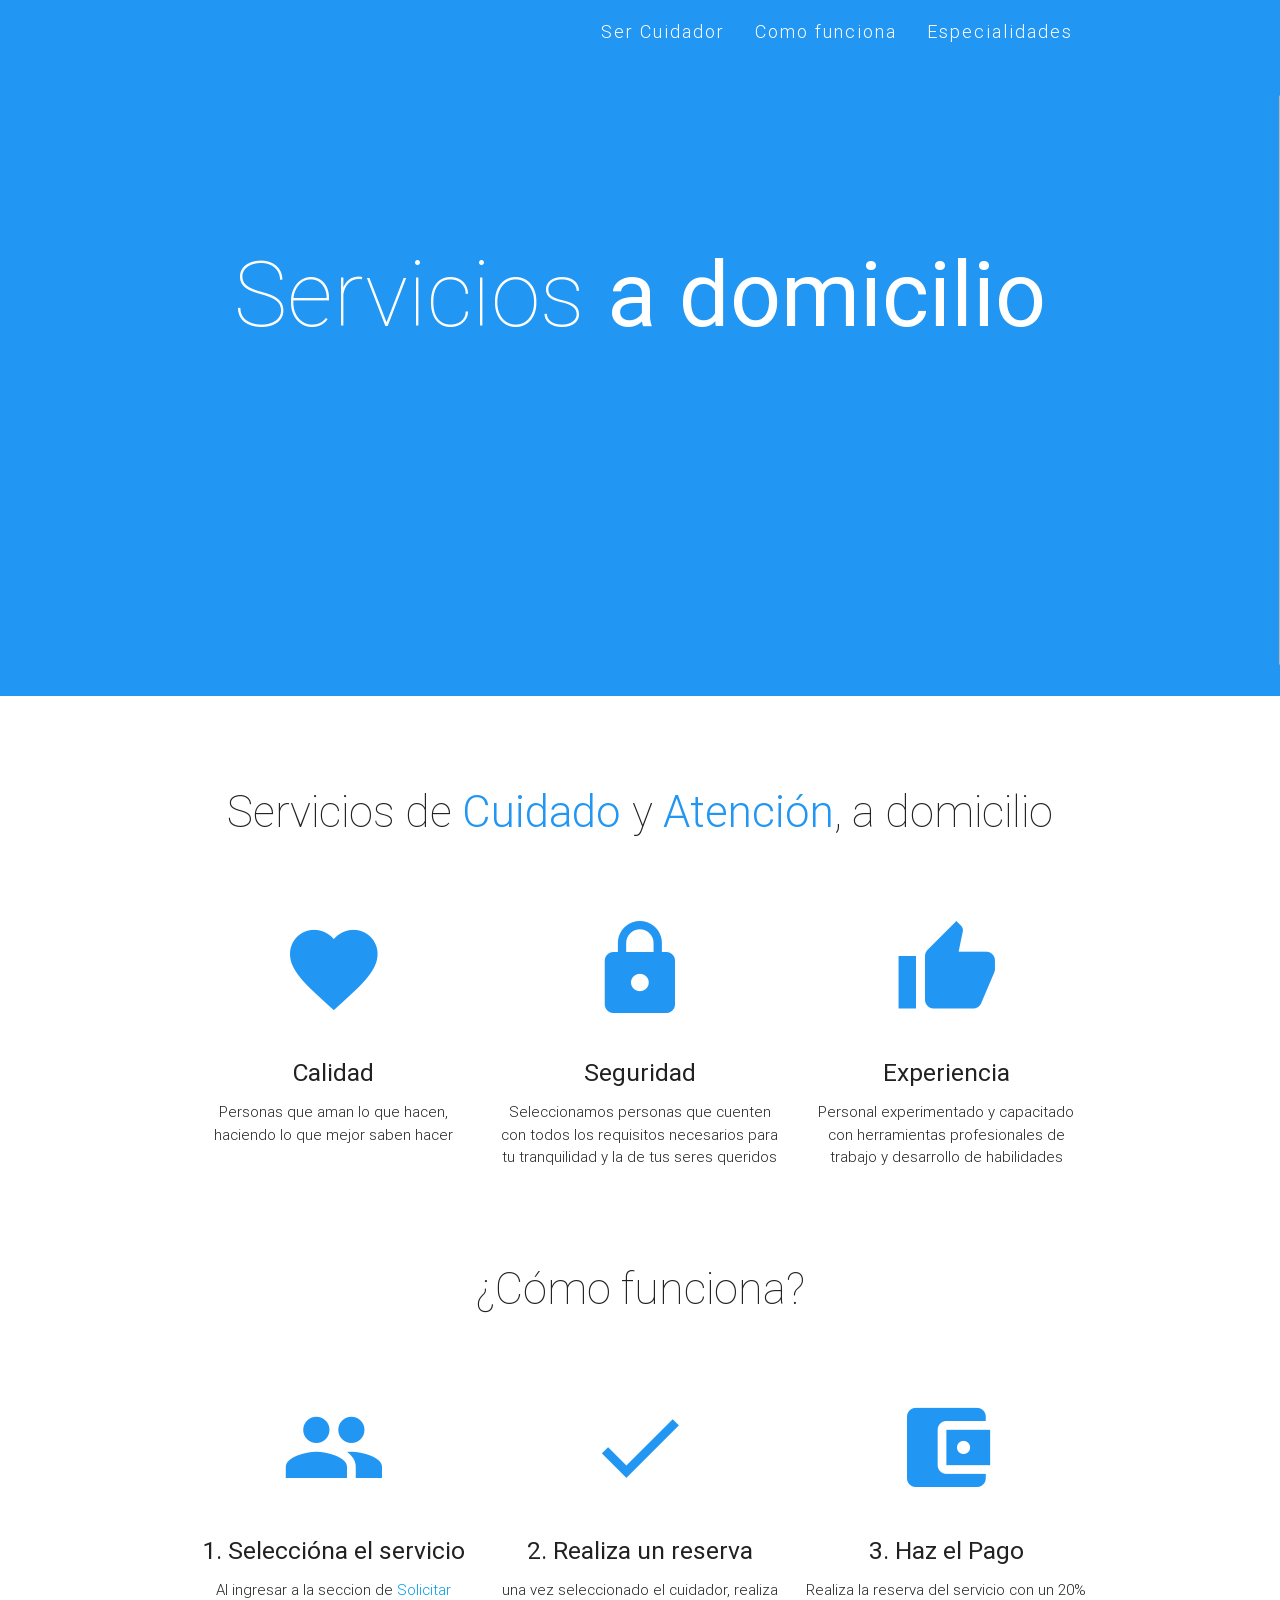
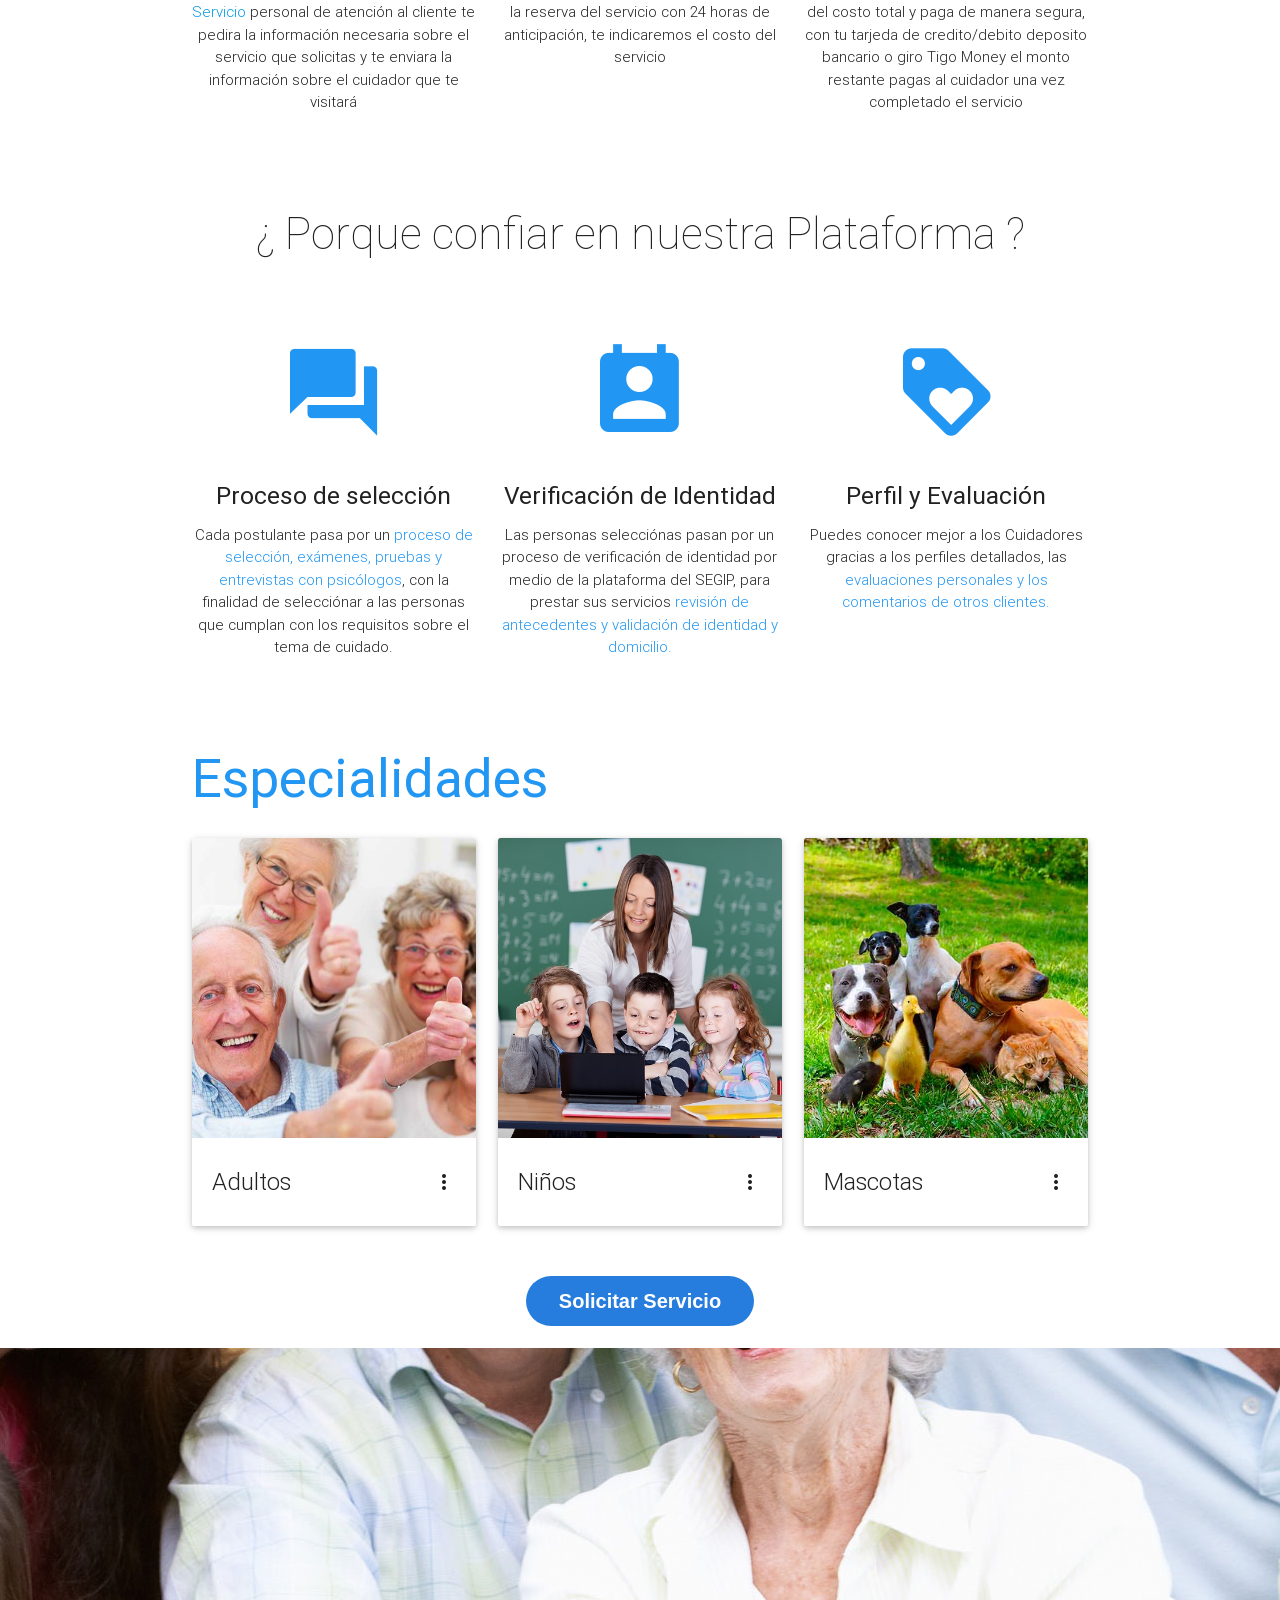
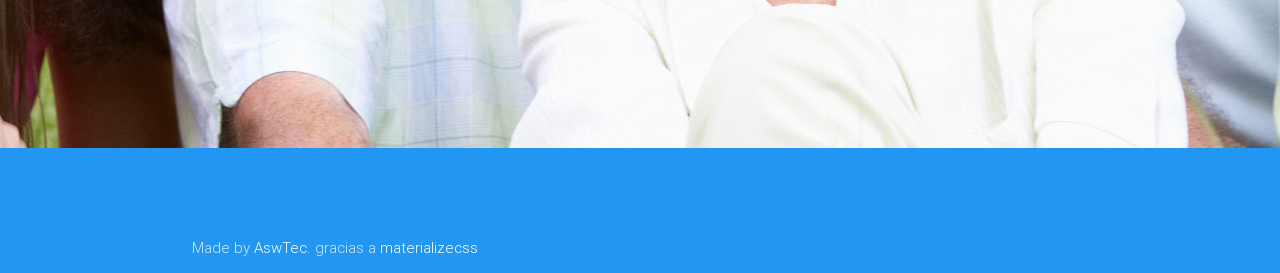
==== commit 86e778f3: "footer update" ====
--- a/index.html
+++ b/index.html
@@ -286,7 +286,7 @@
     </div>
     <div class="footer-copyright default_color">
         <div class="container">
-            Made by <a class="white-text" href="www.aswtecnologia.com">aswTech</a>. gracias a <a class="white-text" href="http://materializecss.com/">materializecss</a>
+            Made by <a class="white-text" href="www.aswtecnologia.com">AswTec</a>. gracias a <a class="white-text" href="http://materializecss.com/">materializecss</a>
         </div>
     </div>
 </footer>
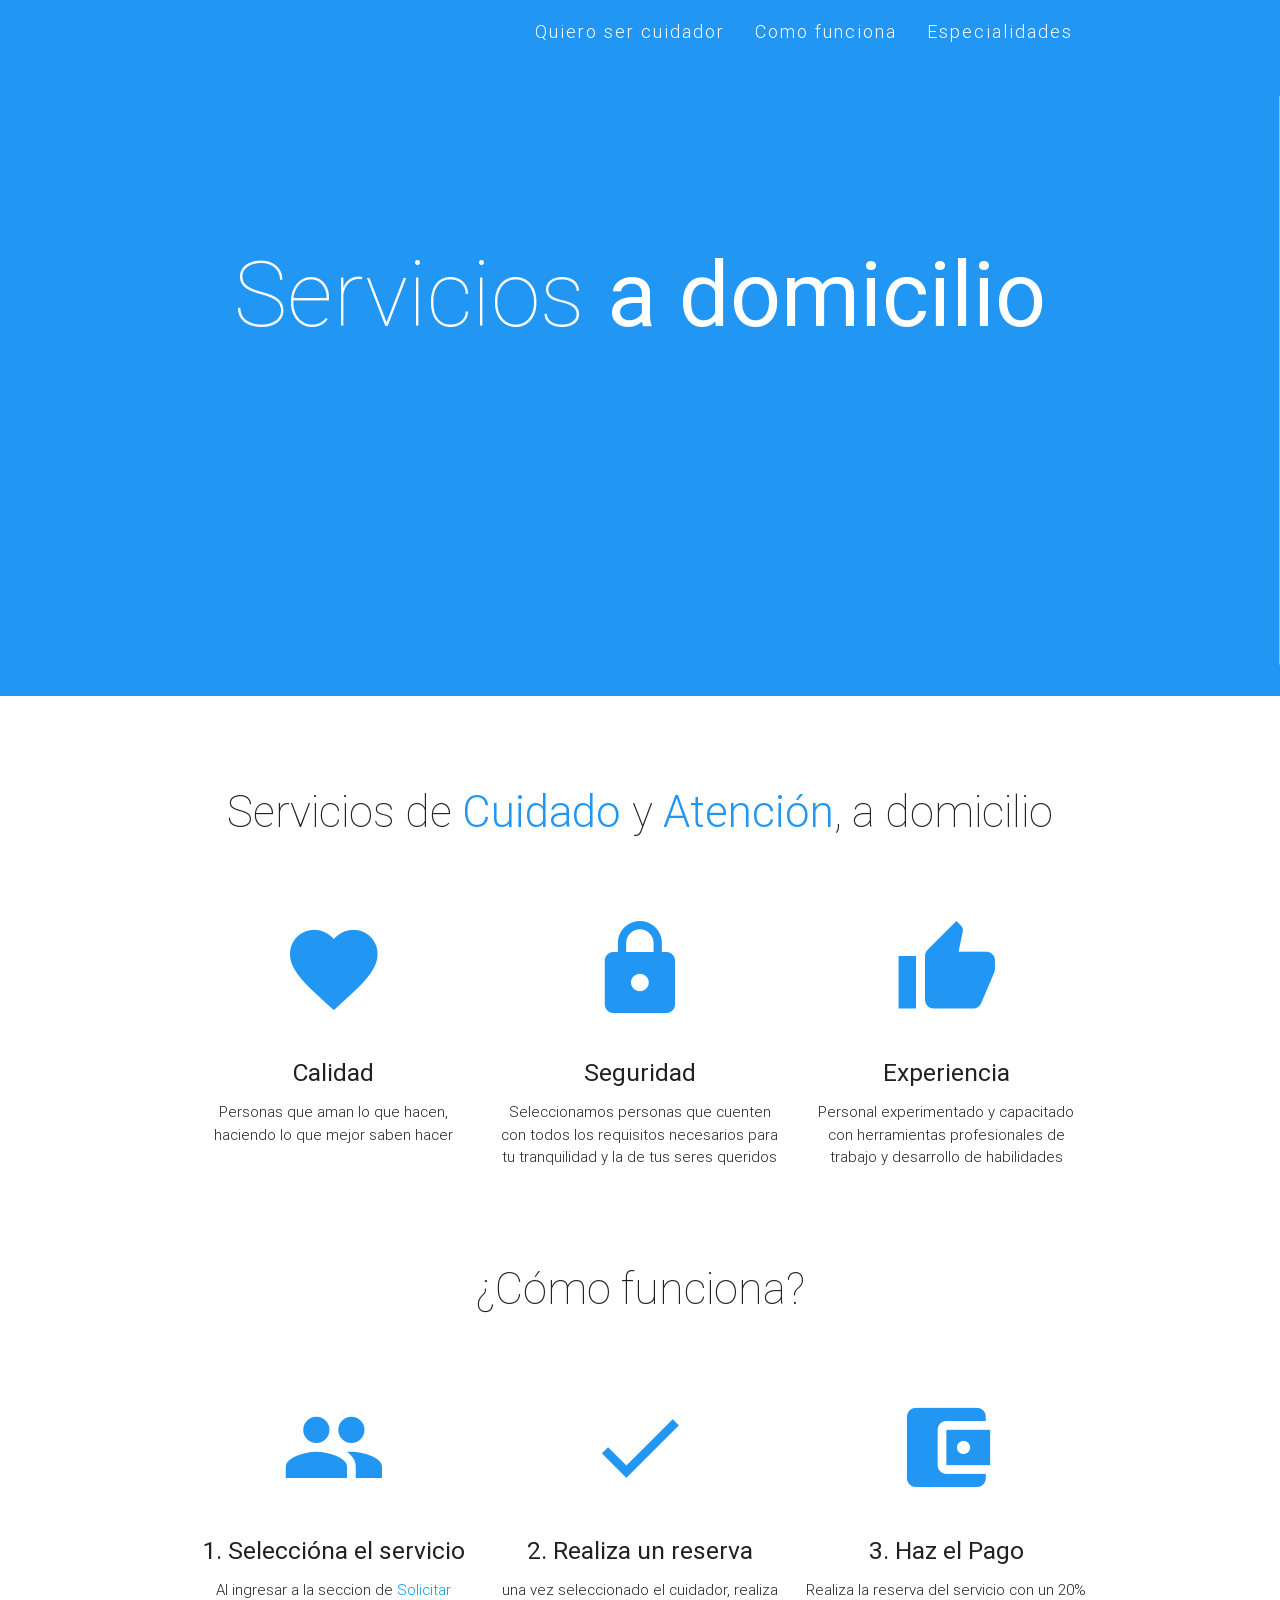
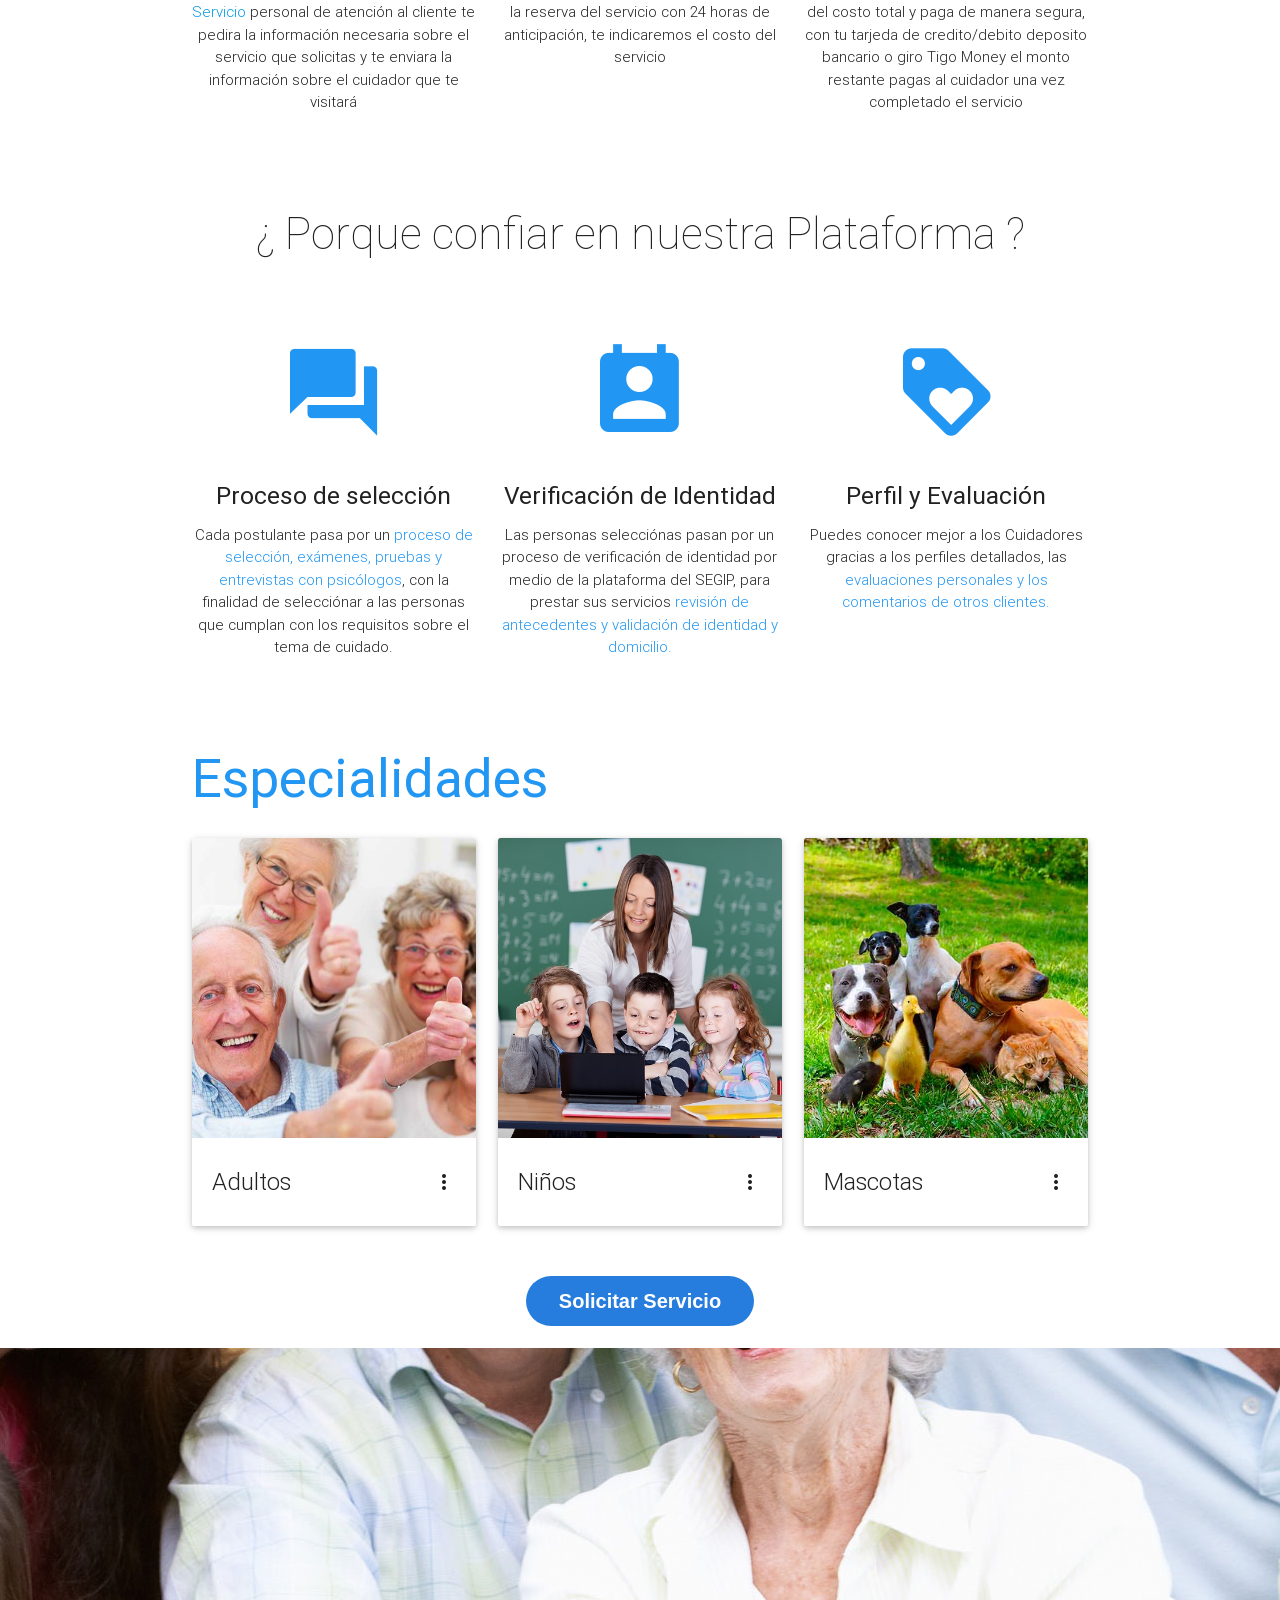
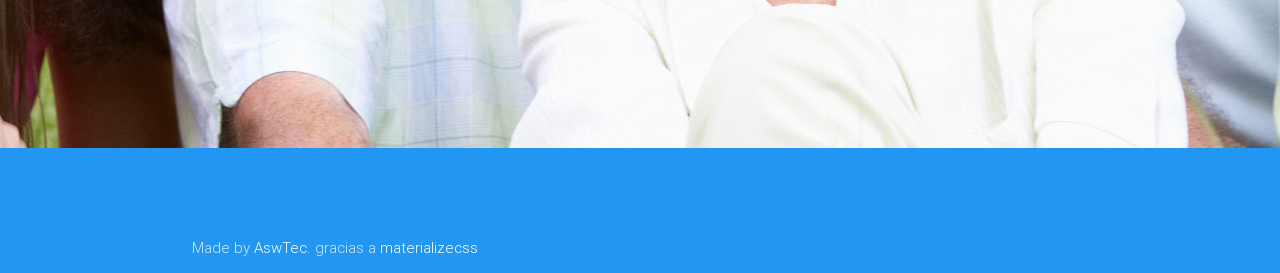
==== commit 6ab5ca4c: "header update" ====
--- a/index.html
+++ b/index.html
@@ -38,7 +38,7 @@
             <div class="nav-wrapper">
 
                 <ul class="right hide-on-med-and-down">
-					<li><a href="/formulario">Ser Cuidador</a></li>
+					<li><a href="/formulario">Quiero ser cuidador</a></li>
                     <li><a href="#func">Como funciona</a></li>
                     <li><a href="#serv">Especialidades</a></li>
                     <!--<li><a href="https://api.whatsapp.com/send?phone=59172565853&text=hola,%20solicito%20un%20servicio?">Solicitar Servicio por whatsapp >> </a></li>-->
@@ -51,7 +51,7 @@
                 </ul>
                 <ul id="nav-mobile" class="side-nav">
                      <!--<li><a href="/servicios">Servicios</a></li>-->
-                    <li><a href="/formulario">Quiero ser Cuidador</a></li>
+                    <li><a href="/formulario">Quiero ser cuidador</a></li>
                     <li><a href="#func">Como funciona</a></li>
                     <li><a href="#serv">Especialidades</a></li>
                     <li><a href="https://api.whatsapp.com/send?phone=59172565853&text=hola,%20solicito%20un%20servicio?">Solicitar Servicio</a></li>
